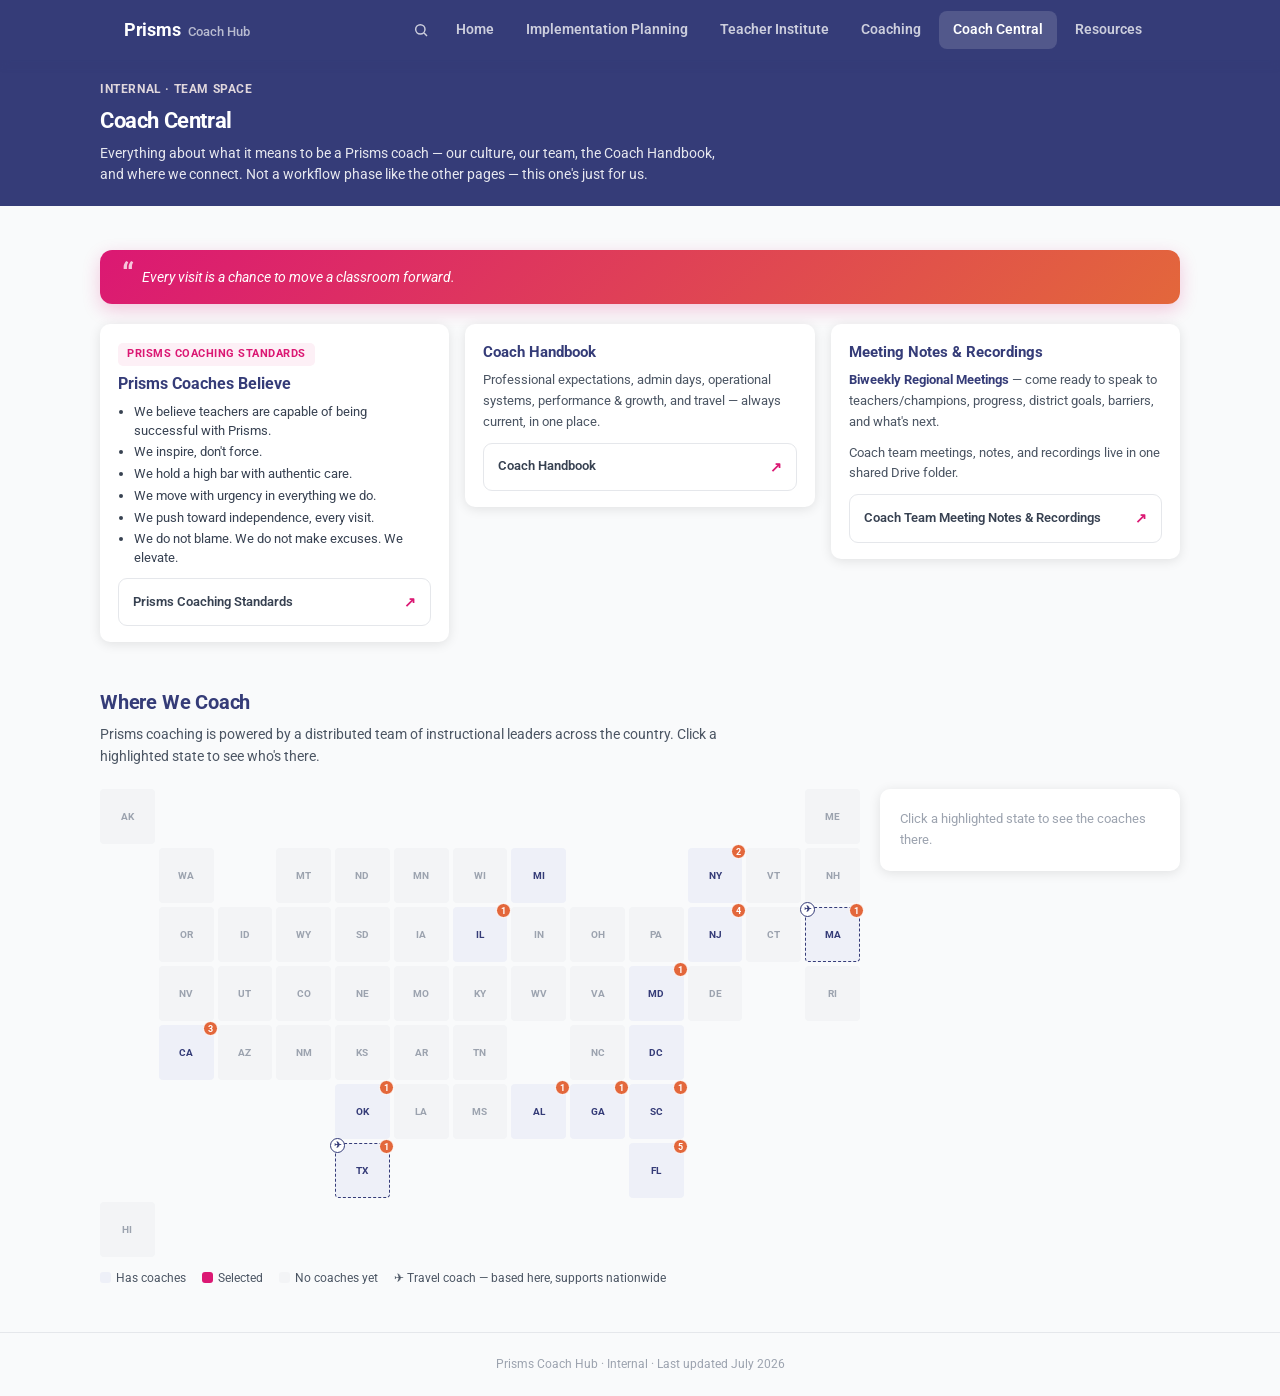
==== coach-hq.html @ 00c5233b "Show Capture and Act side by side in I Close the Loop Two equal cards instead of two stacked rows, e" ====
<!DOCTYPE html>
<html lang="en">
<head>
  <meta charset="UTF-8" />
  <meta name="viewport" content="width=device-width, initial-scale=1.0" />
  <title>Prisms Coach Hub · Coach Central</title>
  <link href="https://fonts.googleapis.com/css2?family=Roboto:wght@400;500;700&display=swap" rel="stylesheet" />
  <link rel="stylesheet" href="assets/styles.css?v=48" />
</head>
<body>

  <header class="site-header">
    <div class="site-header-inner">
      <a href="index.html" class="brand">
        <span class="brand-name">Prisms</span>
        <span class="brand-sub">Coach Hub</span>
      </a>
      <div class="header-actions">
        <button class="search-trigger" onclick="openSearch()" aria-label="Search">
          <svg width="16" height="16" viewBox="0 0 24 24" fill="none" stroke="currentColor" stroke-width="2.2"><circle cx="11" cy="11" r="7"/><line x1="21" y1="21" x2="16.65" y2="16.65"/></svg>
        </button>
        <button class="nav-toggle" aria-label="Toggle menu">☰</button>
        <nav class="nav-links">
          <a class="nav-link" href="index.html">Home</a>
          <a class="nav-link" href="integration-mapping.html">Implementation Planning</a>
          <a class="nav-link" href="teacher-institute.html">Teacher Institute</a>
          <a class="nav-link" href="coaching.html">Coaching</a>
          <a class="nav-link" href="coach-hq.html">Coach Central</a>
          <a class="nav-link" href="resources.html">Resources</a>
        </nav>
      </div>
    </div>
  </header>

  <div class="page-header">
    <div class="page-header-inner">
      <div class="page-eyebrow">Internal · Team Space</div>
      <div class="page-title">Coach Central</div>
      <div class="page-purpose">Everything about what it means to be a Prisms coach — our culture, our team, the Coach Handbook, and where we connect. Not a workflow phase like the other pages — this one's just for us.</div>
    </div>
  </div>

  <section class="section">
    <div class="section-inner">
      <div class="quote-banner" id="quote-banner">
        <span class="quote-mark">“</span>
        <span id="quote-text"></span>
      </div>

      <div class="three-col" style="margin-top: 16px;">
        <div class="card compact" id="standards">
          <div class="card-tag">Prisms Coaching Standards</div>
          <div class="card-title">Prisms Coaches Believe</div>
          <div class="card-body">
            <ul class="tight-list">
              <li>We believe teachers are capable of being successful with Prisms.</li>
              <li>We inspire, don't force.</li>
              <li>We hold a high bar with authentic care.</li>
              <li>We move with urgency in everything we do.</li>
              <li>We push toward independence, every visit.</li>
              <li>We do not blame. We do not make excuses. We elevate.</li>
            </ul>
          </div>
          <div class="resource-grid" style="margin-top: 10px;">
            <a class="resource-link" href="https://docs.google.com/document/d/1jV0Piqb_KyI5IpB-RTJMyGeZTNRXs5u1IIFxTKDknmE/view" target="_blank" rel="noopener"><span>Prisms Coaching Standards</span><span class="arrow">↗</span></a>
          </div>
        </div>

        <div class="card compact" id="handbook">
          <div class="card-title" style="font-size: 15px;">Coach Handbook</div>
          <div class="card-desc" style="margin-bottom: 10px;">Professional expectations, admin days, operational systems, performance &amp; growth, and travel — always current, in one place.</div>
          <div class="resource-grid">
            <a class="resource-link" href="https://docs.google.com/document/d/1s14TWryL_i0_1LQaXrnczQLfy0YZtUf19tMBjfs3yhU/edit?tab=t.0" target="_blank" rel="noopener"><span>Coach Handbook</span><span class="arrow">↗</span></a>
          </div>
        </div>

        <div class="card compact" id="meetings">
          <div class="card-title" style="font-size: 15px;">Meeting Notes &amp; Recordings</div>
          <div class="card-desc" style="margin-bottom: 10px;"><strong style="color: var(--navy);">Biweekly Regional Meetings</strong> — come ready to speak to teachers/champions, progress, district goals, barriers, and what's next.</div>
          <div class="card-desc" style="margin-bottom: 10px;">Coach team meetings, notes, and recordings live in one shared Drive folder.</div>
          <div class="resource-grid">
            <a class="resource-link" href="https://drive.google.com/drive/folders/1xNmrIguMOqjNMbdMRAQB9upoG7V-f8pA?usp=drive_link" target="_blank" rel="noopener"><span>Coach Team Meeting Notes &amp; Recordings</span><span class="arrow">↗</span></a>
          </div>
        </div>
      </div>
    </div>
  </section>

  <section class="section" id="team-map" style="padding-top: 0;">
    <div class="section-inner">
      <div class="section-title">Where We Coach</div>
      <div class="section-desc">Prisms coaching is powered by a distributed team of instructional leaders across the country. Click a highlighted state to see who's there.</div>

      <div class="map-wrap">
        <div>
          <div class="state-grid" id="state-grid"></div>
          <div class="map-legend">
            <span><span class="map-legend-swatch" style="background: var(--navy-light);"></span>Has coaches</span>
            <span><span class="map-legend-swatch" style="background: var(--pink);"></span>Selected</span>
            <span><span class="map-legend-swatch" style="background: var(--gray-100);"></span>No coaches yet</span>
            <span>✈ Travel coach — based here, supports nationwide</span>
          </div>
        </div>
        <div class="map-detail" id="map-detail">
          <div class="map-detail-empty">Click a highlighted state to see the coaches there.</div>
        </div>
      </div>
    </div>
  </section>

    <div class="search-overlay" id="search-overlay">
    <div class="search-box">
      <input type="text" id="search-input" placeholder="Search pages and resources..." autocomplete="off" />
      <div class="search-results" id="search-results"></div>
      <div class="search-hint">Esc to close · Ctrl/Cmd+K to open</div>
    </div>
  </div>

  <footer class="site-footer">Prisms Coach Hub · Internal · Last updated July 2026</footer>

  <script src="assets/coach-map-data.js?v=13"></script>
  <script>
    // Rotates daily (same quote all day, changes tomorrow) rather than on every reload.
    var QUOTES = [
      'Feedback is the breakfast of champions. — Ken Blanchard',
      "You don't have to be great to start, but you have to start to be great. — Zig Ziglar",
      'The expert in anything was once a beginner. — Helen Hayes',
      'Every visit is a chance to move a classroom forward.',
      'Coaching changes classrooms.',
      'The best coaching moment is the one where the teacher discovers the answer themselves.',
      'Small, specific feedback beats big, vague praise every time.',
      'Independence is the goal of every great coaching visit.',
      'Show up with energy. Leave them with momentum.',
      'Great coaches notice the moment before anyone else does.'
    ];
    var dayIndex = Math.floor(Date.now() / 86400000) % QUOTES.length;
    var qEl = document.getElementById('quote-text');
    if (qEl) qEl.textContent = QUOTES[dayIndex];
  </script>
  <script src="assets/search-index.js?v=3"></script>
  <script src="assets/search.js"></script>
  <script src="assets/nav.js?v=2"></script>
</body>
</html>
---- assets/styles.css ----
*, *::before, *::after { box-sizing: border-box; margin: 0; padding: 0; }

:root {
  --pink: #DB1873; --pink-dark: #b8145f; --pink-light: #fdf0f6;
  --navy: #353C78; --navy-dark: #272d5e; --navy-light: #eef0f8;
  --coral: #E3673B; --coral-dark: #c4532a; --coral-light: #fdf2ee;
  --gray-50: #F9FAFB; --gray-100: #F3F4F6; --gray-200: #E5E7EB;
  --gray-300: #D1D5DB; --gray-400: #9CA3AF; --gray-600: #4B5563;
  --gray-700: #374151; --gray-900: #111827;
  --green: #16A34A; --radius: 10px;
  --shadow: 0 2px 12px rgba(0,0,0,0.10);
  --header-h: 60px;
  --max-width: 1080px;
}

html { scroll-behavior: smooth; }
body {
  font-family: 'Roboto', -apple-system, sans-serif;
  background: var(--gray-50);
  color: var(--gray-900);
  font-size: 15px;
  line-height: 1.6;
}
a { color: inherit; text-decoration: none; }
ul { list-style: none; }

/* ─── Site header ─────────────────────────────────────── */
.site-header {
  background: var(--navy);
  height: var(--header-h);
  display: flex;
  align-items: center;
  position: sticky;
  top: 0;
  z-index: 200;
  box-shadow: 0 2px 10px rgba(53,60,120,0.25);
}
.site-header-inner {
  width: 100%;
  max-width: var(--max-width);
  margin: 0 auto;
  padding: 0 24px;
  display: flex;
  align-items: center;
  justify-content: space-between;
}
.brand { display: flex; align-items: baseline; gap: 8px; }
.brand-name { font-size: 18px; font-weight: 700; color: white; letter-spacing: -0.3px; }
.brand-sub { font-size: 13px; color: rgba(255,255,255,0.65); font-weight: 500; }

.header-actions { display: flex; align-items: center; gap: 6px; }
.search-trigger { background: none; border: none; color: rgba(255,255,255,0.75); cursor: pointer; padding: 7px; border-radius: 7px; display: flex; align-items: center; transition: background 0.12s, color 0.12s; }
.search-trigger:hover { background: rgba(255,255,255,0.1); color: white; }

.nav-toggle {
  display: none;
  background: none;
  border: none;
  color: white;
  font-size: 22px;
  cursor: pointer;
  padding: 6px;
}
.nav-links { display: flex; align-items: center; gap: 4px; }
.nav-link {
  padding: 8px 14px;
  border-radius: 8px;
  font-size: 13.5px;
  font-weight: 600;
  color: rgba(255,255,255,0.75);
  transition: background 0.15s, color 0.15s;
}
.nav-link:hover { color: white; background: rgba(255,255,255,0.08); }
.nav-link.active { color: white; background: rgba(255,255,255,0.14); }

/* ─── Hero (home) ─────────────────────────────────────── */
.hero {
  background: linear-gradient(135deg, var(--pink) 0%, var(--coral) 100%);
  padding: 56px 24px 64px;
  text-align: center;
  color: white;
}
.hero-eyebrow {
  display: inline-block;
  background: rgba(255,255,255,0.18);
  border: 1px solid rgba(255,255,255,0.3);
  padding: 5px 14px;
  border-radius: 999px;
  font-size: 11.5px;
  font-weight: 700;
  letter-spacing: 0.6px;
  text-transform: uppercase;
  margin-bottom: 18px;
}
.hero-title { font-size: 34px; font-weight: 700; letter-spacing: -0.5px; margin-bottom: 12px; }
.hero-sub { font-size: 16px; color: rgba(255,255,255,0.92); max-width: 560px; margin: 0 auto; line-height: 1.6; }

/* ─── Page header (subpages) ──────────────────────────── */
.page-header {
  background: var(--navy);
  padding: 20px 24px 22px;
  color: white;
}
.page-header-inner { max-width: var(--max-width); margin: 0 auto; }
.page-eyebrow { font-size: 12px; font-weight: 700; letter-spacing: 0.6px; text-transform: uppercase; color: var(--coral-light); opacity: 0.85; margin-bottom: 4px; }
.page-title { font-size: 22px; font-weight: 700; margin-bottom: 5px; letter-spacing: -0.4px; }
.page-purpose { font-size: 13.5px; color: rgba(255,255,255,0.88); max-width: 640px; line-height: 1.5; }

/* ─── Layout ───────────────────────────────────────────── */
.container { max-width: var(--max-width); margin: 0 auto; padding: 0 24px; }
.section { padding: 44px 24px; }
.section-inner { max-width: var(--max-width); margin: 0 auto; }
.section-title { font-size: 20px; font-weight: 700; color: var(--navy); margin-bottom: 6px; letter-spacing: -0.2px; }
.section-desc { font-size: 13.5px; color: var(--gray-600); margin-bottom: 22px; max-width: 640px; line-height: 1.6; }

/* Gives the Coach section more visual weight than Prepare/Log/Follow Up — it's the most-used, most detailed part of the page. */
.section-coach { background: var(--navy-light); }
.section-coach .section-title { font-size: 23px; }

/* ─── How We Work (home identity cards) ─────────────────── */
.identity-grid { display: grid; grid-template-columns: repeat(4, 1fr); gap: 14px; }
.identity-card { background: white; border-radius: 12px; border-top: 4px solid var(--navy); padding: 20px 18px; box-shadow: var(--shadow); }
.identity-card-title { font-size: 14.5px; font-weight: 700; color: var(--navy); text-transform: uppercase; letter-spacing: 0.4px; margin-bottom: 8px; }
.identity-card-desc { font-size: 12.5px; color: var(--gray-600); line-height: 1.55; }

/* ─── What Are You Working On (home action cards) ───────── */
.action-grid { display: grid; grid-template-columns: repeat(3, 1fr); gap: 18px; }
.action-card {
  background: white; border-radius: 14px; border-top: 4px solid var(--pink);
  padding: 22px 22px 20px; box-shadow: 0 6px 20px rgba(53,60,120,0.10);
  display: flex; flex-direction: column; gap: 10px;
  transition: transform 0.15s, box-shadow 0.15s;
}
.action-card:hover { transform: translateY(-3px); box-shadow: 0 12px 28px rgba(53,60,120,0.16); }
.action-card-title { font-size: 17px; font-weight: 700; color: var(--navy); display: block; width: fit-content; }
.action-card-title::after { content: ' →'; }
a.action-card-title:hover { color: var(--pink); text-decoration: underline; }
.action-card-desc { font-size: 13px; color: var(--gray-600); line-height: 1.55; flex: 1; }

/* ─── Where Things Live (home reference list) ───────────── */
.truth-list { background: white; border-radius: var(--radius); box-shadow: var(--shadow); overflow: hidden; }
.truth-row { display: flex; align-items: center; justify-content: space-between; gap: 16px; padding: 14px 20px; border-top: 1px solid var(--gray-100); flex-wrap: wrap; }
.truth-row:first-child { border-top: none; }
.truth-need { font-size: 13.5px; color: var(--gray-700); font-weight: 500; flex: 1; min-width: 220px; }
.truth-where { font-size: 13px; font-weight: 700; display: flex; gap: 14px; flex-wrap: wrap; }
.truth-where a { color: var(--pink); }
.truth-where a:hover { text-decoration: underline; }

/* ─── Cycle grid (Coaching page 4-step flow) ───────────── */
.cycle-grid { display: grid; grid-template-columns: repeat(4, 1fr); gap: 20px; }
.cycle-grid-3 { grid-template-columns: repeat(3, 1fr); }
.cycle-card { background: white; border-radius: 16px; border-top: 4px solid var(--navy); padding: 28px 24px 24px; box-shadow: 0 6px 20px rgba(53,60,120,0.12); display: flex; flex-direction: column; gap: 12px; min-height: 190px; transition: transform 0.15s, box-shadow 0.15s; }
.cycle-card:hover { transform: translateY(-3px); box-shadow: 0 12px 28px rgba(53,60,120,0.18); }
.cycle-num { width: 36px; height: 36px; border-radius: 50%; background: var(--navy-light); color: var(--navy); font-size: 15px; font-weight: 700; display: flex; align-items: center; justify-content: center; }
.cycle-card-title { font-size: 19px; font-weight: 700; color: var(--navy); display: block; width: fit-content; }
a.cycle-card-title:hover { color: var(--pink); text-decoration: underline; }
.cycle-card-desc { font-size: 13.5px; color: var(--gray-600); line-height: 1.6; flex: 1; }
.cycle-card-link { font-size: 13px; font-weight: 700; color: var(--pink); text-decoration: none; align-self: flex-end; padding: 6px 12px; background: var(--pink-light); border-radius: 7px; transition: background 0.12s; }
.cycle-card-link:hover { background: var(--pink); color: white; }

/* ─── Cards (content blocks) ──────────────────────────── */
.card {
  background: white;
  border-radius: var(--radius);
  padding: 22px 24px;
  margin-bottom: 16px;
  box-shadow: var(--shadow);
}
.card-title { font-size: 15.5px; font-weight: 700; color: var(--navy); margin-bottom: 6px; }
.card-desc { font-size: 13px; color: var(--gray-600); line-height: 1.6; margin-bottom: 12px; }
.card-body { font-size: 13.5px; color: var(--gray-700); line-height: 1.7; }
.card-body p + p { margin-top: 10px; }
.card-tag {
  display: inline-block;
  font-size: 10.5px; font-weight: 700; text-transform: uppercase; letter-spacing: 0.5px;
  color: var(--pink); background: var(--pink-light);
  padding: 3px 9px; border-radius: 5px; margin-bottom: 10px;
}
.two-col { display: grid; grid-template-columns: 1fr 1fr; gap: 16px; }
.three-col { display: grid; grid-template-columns: repeat(3, 1fr); gap: 16px; align-items: start; }

.card.compact { padding: 16px 18px; margin-bottom: 0; }
.card.compact .card-tag { margin-bottom: 6px; }
.tight-list { padding-left: 16px; list-style: disc; font-size: 12.5px; color: var(--gray-700); line-height: 1.5; }
.tight-list li { margin-bottom: 3px; }
.tight-list li:last-child { margin-bottom: 0; }

/* ─── Checklist (onboarding) ──────────────────────────── */
.checklist { display: flex; flex-direction: column; gap: 10px; }
.checklist-step { display: flex; gap: 12px; align-items: flex-start; }
.checklist-num {
  flex-shrink: 0; width: 24px; height: 24px; border-radius: 50%;
  background: var(--coral-light); color: var(--coral-dark);
  font-size: 11.5px; font-weight: 700; display: flex; align-items: center; justify-content: center;
  margin-top: 1px;
}
.checklist-text { font-size: 13.5px; color: var(--gray-700); line-height: 1.55; }
.checklist-time { font-size: 11.5px; color: var(--gray-400); font-style: italic; }
.checklist-step-soon .checklist-num { background: var(--gray-100); color: var(--gray-400); }
.checklist-step-soon .checklist-text { color: var(--gray-400); font-style: italic; }

/* ─── Resource links ───────────────────────────────────── */
.resource-grid { display: grid; grid-template-columns: repeat(auto-fill, minmax(230px, 1fr)); gap: 10px; }
.resource-link {
  display: flex; align-items: center; justify-content: space-between; gap: 8px;
  background: white; border: 1.5px solid var(--gray-200); border-radius: 9px;
  padding: 12px 14px; font-size: 13px; font-weight: 600; color: var(--gray-700);
  transition: border-color 0.12s, background 0.12s;
}
.resource-link:hover { border-color: var(--pink); background: var(--pink-light); }
.resource-link .arrow { color: var(--pink); font-size: 14px; flex-shrink: 0; }
.resource-link.pending { border-style: dashed; border-color: var(--gray-300); color: var(--gray-400); cursor: default; }
.pending-badge {
  font-size: 9.5px; font-weight: 700; text-transform: uppercase; letter-spacing: 0.4px;
  background: var(--coral-light); color: var(--coral-dark); padding: 2px 6px; border-radius: 4px; flex-shrink: 0;
}

/* ─── Site search overlay ──────────────────────────────── */
.search-overlay { display: none; position: fixed; inset: 0; background: rgba(30,32,50,0.55); z-index: 500; align-items: flex-start; justify-content: center; padding: 90px 20px; }
.search-overlay.open { display: flex; }
.search-box { background: white; border-radius: 14px; width: 100%; max-width: 560px; box-shadow: 0 20px 60px rgba(0,0,0,0.30); padding: 8px; max-height: 70vh; display: flex; flex-direction: column; }
.search-box input { width: 100%; border: none; padding: 14px 16px; font-size: 16px; font-family: 'Roboto', sans-serif; color: var(--gray-900); outline: none; border-bottom: 1px solid var(--gray-100); }
.search-results { overflow-y: auto; padding: 6px; }
.search-result { display: flex; align-items: center; justify-content: space-between; gap: 10px; padding: 10px 12px; border-radius: 8px; text-decoration: none; }
.search-result:hover { background: var(--pink-light); }
.search-result-label { font-size: 13.5px; font-weight: 600; color: var(--navy); }
.search-result-context { font-size: 11px; color: var(--gray-400); flex-shrink: 0; }
.search-empty { padding: 16px 12px; font-size: 13px; color: var(--gray-400); font-style: italic; }
.search-hint { padding: 8px 12px 4px; font-size: 11px; color: var(--gray-300); text-align: center; }

/* ─── Quote banner (Coach Central) ─────────────────────── */
.quote-banner { background: linear-gradient(135deg, var(--pink) 0%, var(--coral) 100%); border-radius: 12px; padding: 16px 22px; color: white; font-size: 14px; font-style: italic; line-height: 1.6; margin-bottom: 20px; display: flex; align-items: flex-start; gap: 8px; box-shadow: 0 6px 18px rgba(219,24,115,0.22); }
.quote-mark { font-size: 30px; font-weight: 700; line-height: 0.5; font-style: normal; opacity: 0.75; flex-shrink: 0; }

/* ─── Coach / Culture side-by-side panels ─────────────── */
.coach-panel { background: var(--navy-light); position: relative; overflow: hidden; }
.coach-panel .card-title { color: var(--navy-dark); }
.coach-panel .card-tag, .coach-panel .card-title, .coach-panel .card-body { position: relative; z-index: 1; }
.panel-watermark {
  position: absolute; bottom: -18px; right: -18px; width: 170px; height: 170px;
  fill: none; stroke: var(--navy); stroke-width: 1.6; opacity: 0.10; transform: rotate(-8deg);
  pointer-events: none;
}

/* ─── Value accordion (Culture) ────────────────────────── */
.value-accordion { background: white; border-radius: var(--radius); box-shadow: var(--shadow); overflow: hidden; }
.value-accordion.culture-panel { background: var(--coral-light); }
.value-accordion-label { font-size: 10.5px; font-weight: 700; text-transform: uppercase; letter-spacing: 0.5px; color: var(--gray-400); padding: 12px 20px 6px; }
.value-item { border-top: 1px solid rgba(0,0,0,0.06); }
.value-item:first-of-type { border-top: none; }
.value-item summary {
  list-style: none; cursor: pointer; padding: 13px 20px; display: flex; align-items: center; gap: 12px;
  border-left: 4px solid transparent; transition: background 0.12s;
}
.value-item summary::-webkit-details-marker { display: none; }
.value-item summary::after { content: '+'; margin-left: auto; color: var(--gray-400); font-size: 17px; font-weight: 400; flex-shrink: 0; }
.value-item[open] summary::after { content: '−'; }
.value-item summary:hover { background: rgba(255,255,255,0.55); }
.value-icon { display: flex; align-items: center; justify-content: center; flex-shrink: 0; width: 30px; height: 30px; border-radius: 8px; background: rgba(255,255,255,0.6); }
.value-item.excellence .value-icon { color: var(--pink); }
.value-item.velocity .value-icon { color: var(--coral); }
.value-item.team .value-icon { color: var(--navy); }
.value-item.character .value-icon { color: var(--green); }
.value-item-name { font-size: 14px; font-weight: 700; color: var(--navy); min-width: 78px; flex-shrink: 0; }
.value-item-hook { font-size: 12.5px; color: var(--gray-400); }
.value-item[open] .value-item-hook { display: none; }
.value-item.excellence summary { border-left-color: var(--pink); }
.value-item.velocity summary { border-left-color: var(--coral); }
.value-item.team summary { border-left-color: var(--navy); }
.value-item.character summary { border-left-color: var(--green); }
.value-item p { padding: 0 20px 14px 20px; font-size: 13px; color: var(--gray-700); line-height: 1.6; }
.value-item p + p { margin-top: -6px; }
.value-item p strong { color: var(--navy); }

/* ─── Tool card (Coaching page) ───────────────────────── */
.tool-card {
  background: linear-gradient(135deg, var(--pink) 0%, var(--coral) 100%);
  border-radius: 14px;
  padding: 26px 28px;
  color: white;
  display: flex;
  align-items: center;
  justify-content: space-between;
  gap: 20px;
  flex-wrap: wrap;
  box-shadow: 0 8px 24px rgba(219,24,115,0.25);
}
.tool-card-title { font-size: 17px; font-weight: 700; margin-bottom: 5px; }
.tool-card-desc { font-size: 13.5px; color: rgba(255,255,255,0.92); max-width: 460px; line-height: 1.55; }
.tool-card-btn {
  background: white; color: var(--pink); font-weight: 700; font-size: 13.5px;
  padding: 11px 20px; border-radius: 8px; white-space: nowrap;
  box-shadow: 0 2px 8px rgba(0,0,0,0.12);
  transition: opacity 0.15s;
  width: 140px; text-align: center; flex-shrink: 0;
}
.tool-card-btn:hover { opacity: 0.9; }

/* Compact tool-card: title + button inline, sized to content rather than full width — used
   when a section's title/description sit beside it instead of above it. */
.tool-card.tool-compact { flex: 0 0 auto; width: auto; padding: 14px 20px; gap: 16px; }
.tool-card.tool-compact .tool-card-title { margin-bottom: 0; font-size: 15px; white-space: nowrap; }

/* Puts a section's title/description on the left and its tool-card on the right,
   inline, instead of stacked — cuts vertical space considerably. */
.close-grid { display: grid; grid-template-columns: 1fr 1fr; gap: 16px; align-items: stretch; }
.close-col { display: flex; flex-direction: column; margin-bottom: 0; }
.close-col .card-tag { align-self: flex-start; }
.close-col .tight-list { font-size: 13.5px; line-height: 1.55; margin-bottom: 18px; }
.close-col .tight-list li { margin-bottom: 5px; }
.close-col .tool-card.tool-compact { margin-top: auto; width: 100%; flex: 0 0 auto; }
.section-tool-row { display: flex; align-items: center; justify-content: space-between; gap: 20px; flex-wrap: wrap; margin-bottom: 20px; }
.section-tool-info { flex: 1; min-width: 220px; }
.section-tool-info .section-title { margin-bottom: 3px; }
.section-tool-info .section-desc { margin-bottom: 0; }

/* ─── I Move It coaching-day guide (Coaching page) ────────── */
.field-guide-card { background: white; border-radius: var(--radius); box-shadow: var(--shadow); padding: 24px 26px; }
.fg-step { margin-bottom: 18px; }
.fg-step:last-child { margin-bottom: 0; }
.fg-step-label { font-size: 13.5px; font-weight: 700; color: var(--navy); margin-bottom: 10px; }

.fg-daytype-grid { display: grid; grid-template-columns: repeat(auto-fit, minmax(150px, 1fr)); gap: 10px; }

.fg-daytype-btn {
  background: white; border: 1.5px solid var(--gray-200); border-radius: 10px;
  padding: 13px 14px; cursor: pointer; text-align: left;
  display: flex; flex-direction: column; gap: 3px;
  font-family: 'Roboto', sans-serif; transition: border-color 0.12s, background 0.12s;
}
.fg-daytype-btn:hover { border-color: var(--pink); background: var(--pink-light); }
.fg-daytype-btn.active { border-color: var(--pink); background: var(--pink-light); box-shadow: inset 0 0 0 1px var(--pink); }
.fg-daytype-btn:focus-visible { outline: 2.5px solid var(--navy); outline-offset: 2px; }
.fg-btn-label { font-size: 13.5px; font-weight: 700; color: var(--navy); }
.fg-btn-hint { font-size: 11.5px; color: var(--gray-400); }
.fg-daytype-btn.active .fg-btn-hint { color: var(--pink-dark); }

.fg-result { margin-top: 22px; padding-top: 20px; border-top: 1px solid var(--gray-100); }
.fg-result-header { display: flex; align-items: baseline; justify-content: space-between; flex-wrap: wrap; gap: 6px; margin-bottom: 14px; }
.fg-result-title { font-size: 17px; font-weight: 700; color: var(--navy); }

.fg-block { margin-bottom: 16px; }
.fg-block:last-of-type { margin-bottom: 0; }
.fg-label { font-size: 11px; font-weight: 700; text-transform: uppercase; letter-spacing: 0.5px; color: var(--gray-400); margin-bottom: 6px; }
.fg-text { font-size: 13.5px; color: var(--gray-700); line-height: 1.6; }

.fg-how-to { margin: 4px 0 18px; padding-top: 16px; border-top: 1px solid var(--gray-100); }
.fg-how-to summary { cursor: pointer; font-size: 13.5px; font-weight: 700; color: var(--navy); list-style: none; }
.fg-how-to summary::-webkit-details-marker { display: none; }
.fg-how-to summary::before { content: '▸ '; color: var(--pink); }
.fg-how-to[open] summary::before { content: '▾ '; }
.fg-how-to-body { margin-top: 14px; }
.fg-sub-block { margin-bottom: 16px; }
.fg-sub-block:last-child { margin-bottom: 0; }
.fg-sub-label { font-size: 11px; font-weight: 700; text-transform: uppercase; letter-spacing: 0.5px; color: var(--gray-400); margin-bottom: 6px; }
.fg-sub-sub-label { font-size: 11.5px; font-weight: 700; color: var(--gray-600); margin: 10px 0 4px; }
.fg-sub-sub-label:first-of-type { margin-top: 0; }

.fg-examples { display: flex; flex-direction: column; gap: 8px; }
.fg-example { font-size: 13.5px; color: var(--gray-700); line-height: 1.6; background: var(--navy-light); border-radius: 8px; padding: 10px 14px; }
.fg-example strong { color: var(--navy); }

.fg-pills { display: flex; flex-wrap: wrap; gap: 8px; }
.fg-pill { display: inline-flex; align-items: baseline; gap: 6px; font-size: 12.5px; font-weight: 700; color: var(--pink); background: var(--pink-light); border-radius: 999px; padding: 5px 13px; }
a.fg-pill:hover { background: var(--pink); color: white; }
a.fg-pill:hover .fg-pill-note { color: white; }
.fg-pill-note { font-size: 11px; font-weight: 400; color: var(--gray-600); }

.fg-trouble { background: var(--navy-light); border-radius: 10px; padding: 14px 16px; margin-bottom: 16px; }
.fg-trouble-title { font-size: 11px; font-weight: 700; text-transform: uppercase; letter-spacing: 0.5px; color: var(--navy); margin-bottom: 8px; }
.fg-trouble-grid { display: grid; grid-template-columns: repeat(auto-fit, minmax(240px, 1fr)); gap: 6px 20px; }
.fg-trouble-item { font-size: 13px; color: var(--gray-700); line-height: 1.5; }
.fg-trouble-item strong { display: block; font-size: 12px; color: var(--navy); }

.fg-print-btn { border: none; cursor: pointer; margin-top: 4px; }

/* ─── Readiness Check (Coaching page) ───────────────────── */
.readiness-card { margin-bottom: 16px; }
.readiness-card summary { cursor: pointer; list-style: none; font-size: 13.5px; font-weight: 700; color: var(--navy); }
.readiness-card summary::-webkit-details-marker { display: none; }
.readiness-card summary::before { content: '▸ '; color: var(--pink); }
.readiness-card[open] summary::before { content: '▾ '; }
.readiness-card[open] summary { margin-bottom: 10px; }
.readiness-intro { font-size: 13px; color: var(--gray-600); margin: -4px 0 12px; }
.readiness-table { width: 100%; border-collapse: collapse; font-size: 13px; line-height: 1.5; }
.readiness-table th, .readiness-table td { text-align: left; vertical-align: top; padding: 10px 12px; border-top: 1px solid var(--gray-100); color: var(--gray-700); }
.readiness-table thead th { border-top: none; padding-top: 0; font-size: 11px; font-weight: 700; text-transform: uppercase; letter-spacing: 0.5px; color: var(--gray-400); }
.readiness-table tbody th { width: 20%; font-weight: 700; color: var(--navy); }
.readiness-note { margin-top: 14px; padding-left: 12px; border-left: 3px solid var(--pink); font-size: 13px; font-weight: 500; color: var(--gray-700); line-height: 1.55; }

/* ─── Home: Our Approach beside the task cards ───────────── */
.approach-split { display: grid; grid-template-columns: 1fr 1fr; gap: 32px; align-items: stretch; margin-top: 26px; }
.approach-col { display: flex; flex-direction: column; }
.approach-split .action-grid { grid-template-columns: 1fr; grid-auto-rows: 1fr; gap: 10px; flex: 1; }
.approach-split .action-card { display: grid; grid-template-columns: 1fr auto; align-items: center; align-content: center; gap: 2px 12px; padding: 11px 16px 12px; border-top-width: 3px; border-radius: 12px; box-shadow: 0 3px 12px rgba(53,60,120,0.10); }
.approach-split .action-card:hover { transform: translateY(-2px); }
.approach-split .action-card-title { grid-column: 1; grid-row: 1; font-size: 15px; }
.approach-split .action-card-desc { grid-column: 1 / -1; grid-row: 2; font-size: 12.5px; line-height: 1.4; }
.approach-split .action-card .cycle-card-link { grid-column: 2; grid-row: 1; align-self: center; padding: 3px 10px; font-size: 12px; }
.approach-split .action-card-links { grid-column: 1 / -1; grid-row: 3; display: flex; flex-wrap: wrap; gap: 6px; margin-top: 6px; }
.cycle-outcome { font-size: 13.5px; font-weight: 700; color: var(--pink); line-height: 1.4; margin-top: 4px; padding-top: 10px; border-top: 1px solid var(--gray-100); }
.approach-banner { display: flex; align-items: center; justify-content: space-between; gap: 28px; background: var(--navy-light); border-radius: 14px; padding: 20px 26px; font-size: 14.5px; line-height: 1.6; color: var(--gray-700); }
.approach-banner-text { flex: 1; }
.approach-banner-title { font-size: 11px; font-weight: 700; text-transform: uppercase; letter-spacing: 0.5px; color: var(--navy); margin-bottom: 4px; }
.approach-tagline { flex: 0 0 auto; max-width: 250px; font-size: 20px; font-weight: 700; line-height: 1.3; color: var(--pink); border-left: 3px solid var(--pink); padding-left: 22px; }
.approach-card { padding: 20px 22px; margin-bottom: 0; flex: 1; display: flex; flex-direction: column; }
.approach-label { font-size: 11px; font-weight: 700; text-transform: uppercase; letter-spacing: 0.5px; color: var(--gray-400); margin-bottom: 8px; }
.element-grid { display: grid; grid-template-columns: 1fr 1fr; gap: 8px; margin-bottom: 18px; }
.element { display: flex; gap: 10px; align-items: flex-start; background: var(--gray-50); border-radius: 10px; padding: 10px 12px; font-size: 12.5px; line-height: 1.4; color: var(--gray-600); }
.element strong { display: block; font-size: 13px; color: var(--navy); margin-bottom: 1px; }
.element-num { flex: 0 0 22px; height: 22px; border-radius: 50%; background: var(--navy); color: white; font-size: 11.5px; font-weight: 700; display: flex; align-items: center; justify-content: center; margin-top: 1px; }
.arc-flow { display: flex; align-items: stretch; gap: 4px; margin-bottom: 10px; }
.arc-block { flex: 1 1 0; min-width: 0; text-align: center; background: var(--navy-light); border-radius: 10px; padding: 8px 4px; }
.arc-block strong { display: block; font-size: 13px; color: var(--navy); }
.arc-block span { display: block; font-size: 11px; color: var(--gray-600); margin-top: 1px; }
.arc-arrow { align-self: center; color: var(--pink); font-size: 18px; font-weight: 700; line-height: 1; }
.arc-group { white-space: nowrap; display: inline-flex; align-items: center; gap: 6px; }
.arc-assess { display: flex; flex-wrap: wrap; align-items: center; gap: 6px 16px; font-size: 12.5px; color: var(--gray-700); margin-bottom: 18px; }
.arc-badge { font-size: 10.5px; font-weight: 700; text-transform: uppercase; letter-spacing: 0.4px; padding: 2px 8px; border-radius: 999px; }
.arc-badge-req { background: var(--pink-light); color: var(--pink); }
.arc-badge-opt { background: var(--gray-100); color: var(--gray-600); }
.approach-link { display: inline-block; align-self: flex-start; margin-top: auto; }

.fg-empty { font-size: 13px; color: var(--gray-400); font-style: italic; }

/* ─── Pull quote ───────────────────────────────────────── */
.pull-quote {
  border-left: 4px solid var(--pink);
  padding: 4px 20px;
  font-size: 16px;
  font-weight: 500;
  font-style: italic;
  color: var(--navy);
  margin-bottom: 16px;
}

/* ─── State grid map ───────────────────────────────────── */
.map-wrap { display: grid; grid-template-columns: 1fr; gap: 20px; }
@media (min-width: 900px) { .map-wrap { grid-template-columns: 1fr 300px; } }
.state-grid {
  display: grid;
  grid-template-columns: repeat(13, 1fr);
  grid-auto-rows: 1fr;
  gap: 4px;
  aspect-ratio: 13 / 8;
}
.state-tile {
  display: flex; align-items: center; justify-content: center;
  background: var(--gray-100); color: var(--gray-400);
  border-radius: 4px; font-size: 10px; font-weight: 700;
  cursor: default; position: relative; border: 1.5px solid transparent;
  transition: background 0.12s, border-color 0.12s, transform 0.1s;
}
.state-tile.has-coaches { background: var(--navy-light); color: var(--navy); cursor: pointer; }
.state-tile.has-coaches:hover { background: var(--navy); color: white; transform: scale(1.08); z-index: 2; }
.state-tile.has-coaches.selected { background: var(--pink); color: white; border-color: var(--pink-dark); transform: scale(1.08); z-index: 2; }
.state-tile-count {
  position: absolute; top: -5px; right: -5px;
  background: var(--coral); color: white; font-size: 9px; font-weight: 700;
  width: 15px; height: 15px; border-radius: 50%; display: flex; align-items: center; justify-content: center;
  border: 1.5px solid white;
}
.state-tile.travel-tile { border-style: dashed; border-color: var(--navy); }
.state-tile-travel {
  position: absolute; top: -6px; left: -6px;
  background: white; font-size: 9px;
  width: 15px; height: 15px; border-radius: 50%; display: flex; align-items: center; justify-content: center;
  border: 1.5px solid var(--navy); line-height: 1;
}
.map-legend { display: flex; gap: 16px; flex-wrap: wrap; margin-top: 12px; font-size: 11.5px; color: var(--gray-600); }
.map-legend-swatch { display: inline-block; width: 11px; height: 11px; border-radius: 3px; margin-right: 5px; vertical-align: -1px; }

.map-detail {
  background: white; border-radius: var(--radius); box-shadow: var(--shadow);
  padding: 20px; align-self: start; position: sticky; top: calc(var(--header-h) + 16px);
}
.map-detail-empty { color: var(--gray-400); font-size: 13px; line-height: 1.6; }
.map-detail-state { font-size: 16px; font-weight: 700; color: var(--navy); margin-bottom: 2px; }
.map-detail-region { font-size: 11.5px; color: var(--gray-400); margin-bottom: 12px; }
.map-detail-coach { display: flex; align-items: center; gap: 8px; padding: 7px 0; border-top: 1px solid var(--gray-100); font-size: 13px; color: var(--gray-700); }
.map-detail-coach:first-of-type { border-top: none; }
.map-detail-coach.open-role { color: var(--gray-400); font-style: italic; }
.map-detail-dot { width: 7px; height: 7px; border-radius: 50%; background: var(--pink); flex-shrink: 0; }
.map-detail-coach.open-role .map-detail-dot { background: var(--gray-300); }

/* ─── Footer ───────────────────────────────────────────── */
.site-footer {
  border-top: 1px solid var(--gray-200);
  padding: 22px 24px;
  text-align: center;
  font-size: 12px;
  color: var(--gray-400);
}

/* ─── Mobile ───────────────────────────────────────────── */
@media (max-width: 860px) {
  .cycle-grid { grid-template-columns: 1fr 1fr; }
  .two-col { grid-template-columns: 1fr; }
  .three-col { grid-template-columns: 1fr; }
  .identity-grid { grid-template-columns: 1fr 1fr; }
  .action-grid { grid-template-columns: 1fr 1fr; }
  .fg-daytype-grid { grid-template-columns: 1fr; }
  .approach-split { grid-template-columns: 1fr; gap: 24px; }
  .close-grid { grid-template-columns: 1fr; }
  .approach-banner { flex-direction: column; align-items: flex-start; gap: 14px; }
  .approach-tagline { max-width: none; border-left: none; border-top: 3px solid var(--pink); padding: 12px 0 0; }
  .approach-split .action-grid { grid-template-columns: 1fr 1fr; }
  .readiness-table thead { display: none; }
  .readiness-table, .readiness-table tbody, .readiness-table tr, .readiness-table th, .readiness-table td { display: block; width: 100%; }
  .readiness-table tr { padding: 10px 0; border-top: 1px solid var(--gray-100); }
  .readiness-table th, .readiness-table td { border-top: none; padding: 3px 0; }
  .readiness-table tbody th { width: 100%; font-size: 14px; }
  .readiness-table td::before { content: attr(data-label); display: block; font-size: 11px; font-weight: 700; text-transform: uppercase; letter-spacing: 0.5px; color: var(--gray-400); margin-top: 4px; }
}
@media (max-width: 560px) {
  .cycle-grid { grid-template-columns: 1fr; }
  .identity-grid { grid-template-columns: 1fr; }
  .action-grid { grid-template-columns: 1fr; }
  .approach-split .action-grid { grid-template-columns: 1fr; }
  .element-grid { grid-template-columns: 1fr; }
  .tool-card.tool-compact { width: 100%; flex: 1 1 100%; }
  .tool-card.tool-compact .tool-card-title { white-space: normal; }
}
@media (max-width: 760px) {
  .nav-toggle { display: block; }
  .nav-links {
    position: absolute; top: var(--header-h); left: 0; right: 0;
    background: var(--navy-dark);
    flex-direction: column;
    align-items: stretch;
    gap: 0;
    display: none;
    padding: 8px;
    box-shadow: 0 8px 20px rgba(0,0,0,0.2);
  }
  .nav-links.open { display: flex; }
  .nav-link { padding: 13px 14px; border-radius: 6px; }
  .hero-title { font-size: 26px; }
  .hero { padding: 32px 20px 40px; }
}
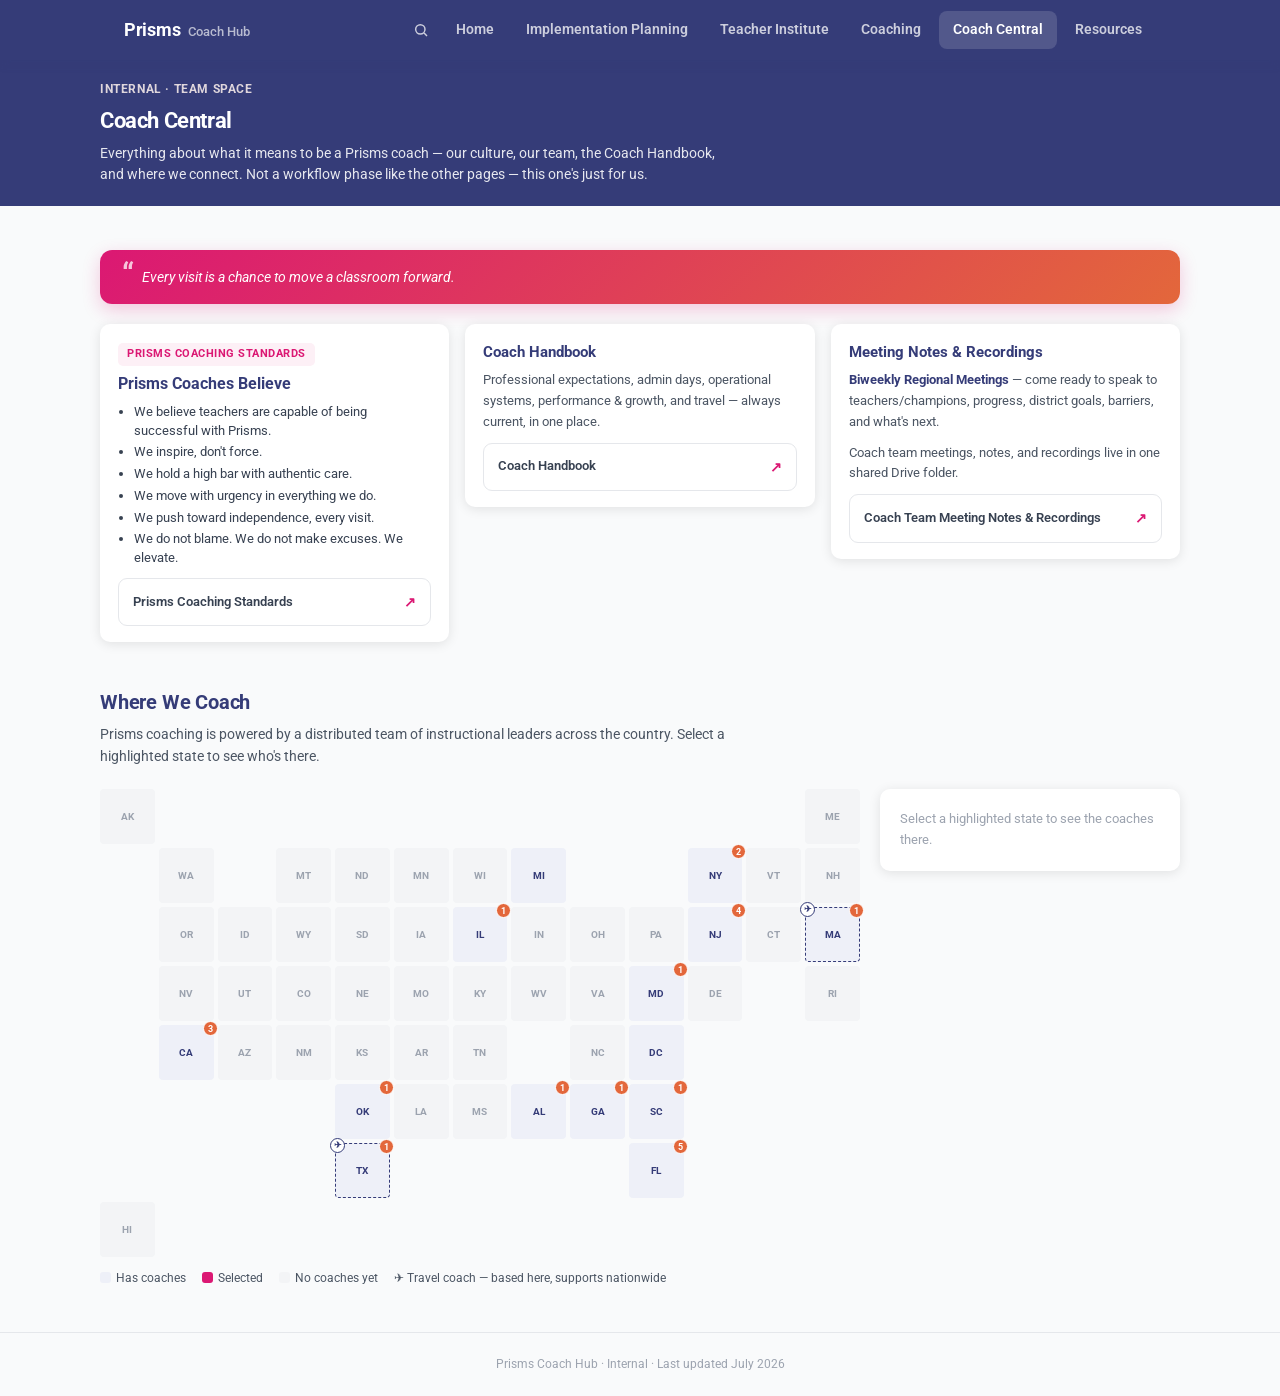
==== commit 8c843370: "Say "Select" instead of "Click" on the Coach Central map Works for taps on phones as well as clicks." ====
--- a/coach-hq.html
+++ b/coach-hq.html
@@ -5,7 +5,7 @@
   <meta name="viewport" content="width=device-width, initial-scale=1.0" />
   <title>Prisms Coach Hub · Coach Central</title>
   <link href="https://fonts.googleapis.com/css2?family=Roboto:wght@400;500;700&display=swap" rel="stylesheet" />
-  <link rel="stylesheet" href="assets/styles.css?v=48" />
+  <link rel="stylesheet" href="assets/styles.css?v=52" />
 </head>
 <body>
 
@@ -89,7 +89,7 @@
   <section class="section" id="team-map" style="padding-top: 0;">
     <div class="section-inner">
       <div class="section-title">Where We Coach</div>
-      <div class="section-desc">Prisms coaching is powered by a distributed team of instructional leaders across the country. Click a highlighted state to see who's there.</div>
+      <div class="section-desc">Prisms coaching is powered by a distributed team of instructional leaders across the country. Select a highlighted state to see who's there.</div>
 
       <div class="map-wrap">
         <div>
@@ -102,7 +102,7 @@
           </div>
         </div>
         <div class="map-detail" id="map-detail">
-          <div class="map-detail-empty">Click a highlighted state to see the coaches there.</div>
+          <div class="map-detail-empty">Select a highlighted state to see the coaches there.</div>
         </div>
       </div>
     </div>
@@ -137,7 +137,7 @@
     var qEl = document.getElementById('quote-text');
     if (qEl) qEl.textContent = QUOTES[dayIndex];
   </script>
-  <script src="assets/search-index.js?v=3"></script>
+  <script src="assets/search-index.js?v=4"></script>
   <script src="assets/search.js"></script>
   <script src="assets/nav.js?v=2"></script>
 </body>
--- a/assets/styles.css
+++ b/assets/styles.css
@@ -138,11 +138,12 @@
 .action-card-desc { font-size: 13px; color: var(--gray-600); line-height: 1.55; flex: 1; }
 
 /* ─── Where Things Live (home reference list) ───────────── */
-.truth-list { background: white; border-radius: var(--radius); box-shadow: var(--shadow); overflow: hidden; }
-.truth-row { display: flex; align-items: center; justify-content: space-between; gap: 16px; padding: 14px 20px; border-top: 1px solid var(--gray-100); flex-wrap: wrap; }
-.truth-row:first-child { border-top: none; }
-.truth-need { font-size: 13.5px; color: var(--gray-700); font-weight: 500; flex: 1; min-width: 220px; }
-.truth-where { font-size: 13px; font-weight: 700; display: flex; gap: 14px; flex-wrap: wrap; }
+.truth-list { background: white; border-radius: var(--radius); box-shadow: var(--shadow); overflow: hidden; display: grid; grid-template-columns: 1fr 1fr; }
+.truth-row { display: flex; flex-direction: column; align-items: flex-start; gap: 4px; padding: 13px 20px; border-top: 1px solid var(--gray-100); }
+.truth-row:nth-child(-n+2) { border-top: none; }
+.truth-row:nth-child(odd) { border-right: 1px solid var(--gray-100); }
+.truth-need { font-size: 12.5px; color: var(--gray-600); font-weight: 500; }
+.truth-where { font-size: 13.5px; font-weight: 700; display: flex; gap: 14px; flex-wrap: wrap; }
 .truth-where a { color: var(--pink); }
 .truth-where a:hover { text-decoration: underline; }
 
@@ -391,13 +392,12 @@
 /* ─── Home: Our Approach beside the task cards ───────────── */
 .approach-split { display: grid; grid-template-columns: 1fr 1fr; gap: 32px; align-items: stretch; margin-top: 26px; }
 .approach-col { display: flex; flex-direction: column; }
-.approach-split .action-grid { grid-template-columns: 1fr; grid-auto-rows: 1fr; gap: 10px; flex: 1; }
+.approach-split .action-grid { grid-template-columns: 1fr; gap: 10px; flex: 1; }
 .approach-split .action-card { display: grid; grid-template-columns: 1fr auto; align-items: center; align-content: center; gap: 2px 12px; padding: 11px 16px 12px; border-top-width: 3px; border-radius: 12px; box-shadow: 0 3px 12px rgba(53,60,120,0.10); }
 .approach-split .action-card:hover { transform: translateY(-2px); }
 .approach-split .action-card-title { grid-column: 1; grid-row: 1; font-size: 15px; }
-.approach-split .action-card-desc { grid-column: 1 / -1; grid-row: 2; font-size: 12.5px; line-height: 1.4; }
 .approach-split .action-card .cycle-card-link { grid-column: 2; grid-row: 1; align-self: center; padding: 3px 10px; font-size: 12px; }
-.approach-split .action-card-links { grid-column: 1 / -1; grid-row: 3; display: flex; flex-wrap: wrap; gap: 6px; margin-top: 6px; }
+.approach-split .action-card-links { grid-column: 1 / -1; grid-row: 2; display: flex; flex-wrap: wrap; gap: 6px; margin-top: 6px; }
 .cycle-outcome { font-size: 13.5px; font-weight: 700; color: var(--pink); line-height: 1.4; margin-top: 4px; padding-top: 10px; border-top: 1px solid var(--gray-100); }
 .approach-banner { display: flex; align-items: center; justify-content: space-between; gap: 28px; background: var(--navy-light); border-radius: 14px; padding: 20px 26px; font-size: 14.5px; line-height: 1.6; color: var(--gray-700); }
 .approach-banner-text { flex: 1; }
@@ -405,8 +405,8 @@
 .approach-tagline { flex: 0 0 auto; max-width: 250px; font-size: 20px; font-weight: 700; line-height: 1.3; color: var(--pink); border-left: 3px solid var(--pink); padding-left: 22px; }
 .approach-card { padding: 20px 22px; margin-bottom: 0; flex: 1; display: flex; flex-direction: column; }
 .approach-label { font-size: 11px; font-weight: 700; text-transform: uppercase; letter-spacing: 0.5px; color: var(--gray-400); margin-bottom: 8px; }
-.element-grid { display: grid; grid-template-columns: 1fr 1fr; gap: 8px; margin-bottom: 18px; }
-.element { display: flex; gap: 10px; align-items: flex-start; background: var(--gray-50); border-radius: 10px; padding: 10px 12px; font-size: 12.5px; line-height: 1.4; color: var(--gray-600); }
+.element-grid { display: grid; grid-template-columns: 1fr 1fr; grid-auto-rows: 1fr; gap: 8px; margin-bottom: 18px; flex: 1; }
+.element { display: flex; gap: 10px; align-items: center; background: var(--gray-50); border-radius: 10px; padding: 10px 12px; font-size: 12.5px; line-height: 1.4; color: var(--gray-600); }
 .element strong { display: block; font-size: 13px; color: var(--navy); margin-bottom: 1px; }
 .element-num { flex: 0 0 22px; height: 22px; border-radius: 50%; background: var(--navy); color: white; font-size: 11.5px; font-weight: 700; display: flex; align-items: center; justify-content: center; margin-top: 1px; }
 .arc-flow { display: flex; align-items: stretch; gap: 4px; margin-bottom: 10px; }
@@ -419,7 +419,6 @@
 .arc-badge { font-size: 10.5px; font-weight: 700; text-transform: uppercase; letter-spacing: 0.4px; padding: 2px 8px; border-radius: 999px; }
 .arc-badge-req { background: var(--pink-light); color: var(--pink); }
 .arc-badge-opt { background: var(--gray-100); color: var(--gray-600); }
-.approach-link { display: inline-block; align-self: flex-start; margin-top: auto; }
 
 .fg-empty { font-size: 13px; color: var(--gray-400); font-style: italic; }
 
@@ -502,6 +501,9 @@
   .fg-daytype-grid { grid-template-columns: 1fr; }
   .approach-split { grid-template-columns: 1fr; gap: 24px; }
   .close-grid { grid-template-columns: 1fr; }
+  .truth-list { grid-template-columns: 1fr; }
+  .truth-row:nth-child(2) { border-top: 1px solid var(--gray-100); }
+  .truth-row:nth-child(odd) { border-right: none; }
   .approach-banner { flex-direction: column; align-items: flex-start; gap: 14px; }
   .approach-tagline { max-width: none; border-left: none; border-top: 3px solid var(--pink); padding: 12px 0 0; }
   .approach-split .action-grid { grid-template-columns: 1fr 1fr; }
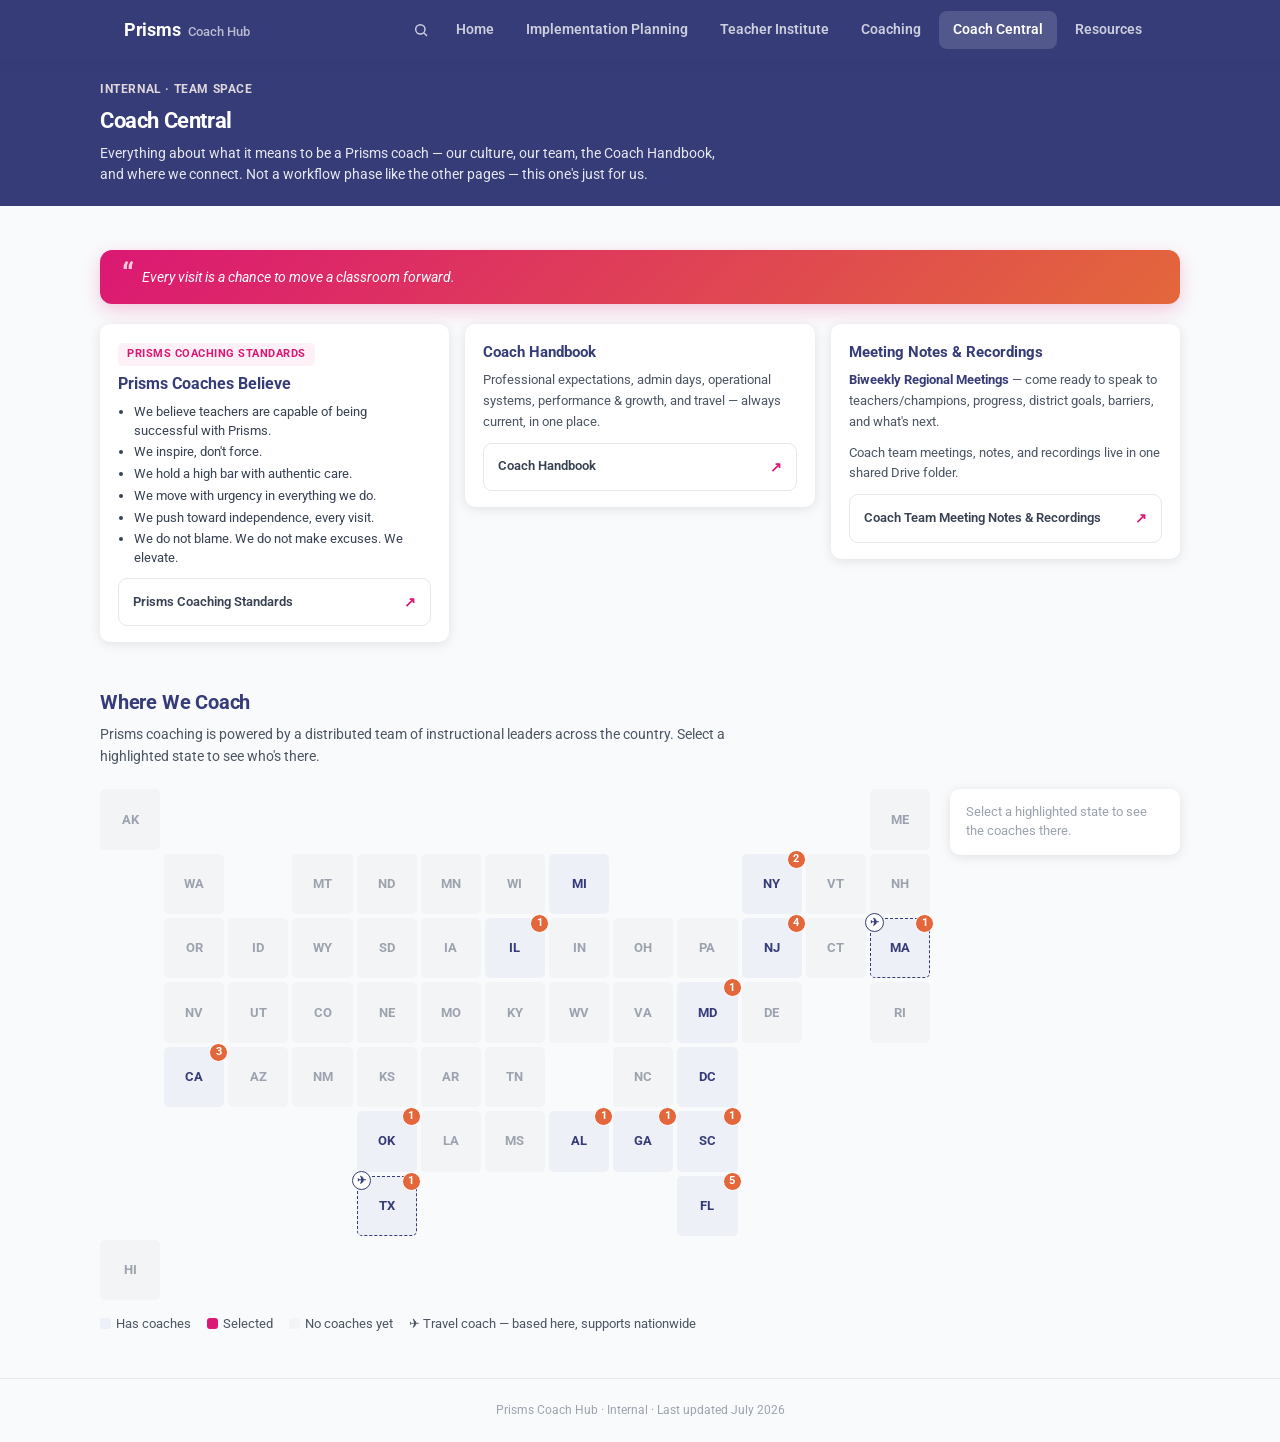
==== commit 8d0d2dcf: "Enlarge the Coach Central map and shrink the hint panel Map column grows (side panel 300px to 230px," ====
--- a/coach-hq.html
+++ b/coach-hq.html
@@ -5,7 +5,7 @@
   <meta name="viewport" content="width=device-width, initial-scale=1.0" />
   <title>Prisms Coach Hub · Coach Central</title>
   <link href="https://fonts.googleapis.com/css2?family=Roboto:wght@400;500;700&display=swap" rel="stylesheet" />
-  <link rel="stylesheet" href="assets/styles.css?v=52" />
+  <link rel="stylesheet" href="assets/styles.css?v=54" />
 </head>
 <body>
 
--- a/assets/styles.css
+++ b/assets/styles.css
@@ -435,7 +435,7 @@
 
 /* ─── State grid map ───────────────────────────────────── */
 .map-wrap { display: grid; grid-template-columns: 1fr; gap: 20px; }
-@media (min-width: 900px) { .map-wrap { grid-template-columns: 1fr 300px; } }
+@media (min-width: 900px) { .map-wrap { grid-template-columns: 1fr 230px; } }
 .state-grid {
   display: grid;
   grid-template-columns: repeat(13, 1fr);
@@ -446,7 +446,7 @@
 .state-tile {
   display: flex; align-items: center; justify-content: center;
   background: var(--gray-100); color: var(--gray-400);
-  border-radius: 4px; font-size: 10px; font-weight: 700;
+  border-radius: 5px; font-size: 12.5px; font-weight: 700;
   cursor: default; position: relative; border: 1.5px solid transparent;
   transition: background 0.12s, border-color 0.12s, transform 0.1s;
 }
@@ -455,25 +455,25 @@
 .state-tile.has-coaches.selected { background: var(--pink); color: white; border-color: var(--pink-dark); transform: scale(1.08); z-index: 2; }
 .state-tile-count {
   position: absolute; top: -5px; right: -5px;
-  background: var(--coral); color: white; font-size: 9px; font-weight: 700;
-  width: 15px; height: 15px; border-radius: 50%; display: flex; align-items: center; justify-content: center;
+  background: var(--coral); color: white; font-size: 10.5px; font-weight: 700;
+  width: 19px; height: 19px; border-radius: 50%; display: flex; align-items: center; justify-content: center;
   border: 1.5px solid white;
 }
 .state-tile.travel-tile { border-style: dashed; border-color: var(--navy); }
 .state-tile-travel {
   position: absolute; top: -6px; left: -6px;
-  background: white; font-size: 9px;
-  width: 15px; height: 15px; border-radius: 50%; display: flex; align-items: center; justify-content: center;
+  background: white; font-size: 11px;
+  width: 19px; height: 19px; border-radius: 50%; display: flex; align-items: center; justify-content: center;
   border: 1.5px solid var(--navy); line-height: 1;
 }
-.map-legend { display: flex; gap: 16px; flex-wrap: wrap; margin-top: 12px; font-size: 11.5px; color: var(--gray-600); }
+.map-legend { display: flex; gap: 16px; flex-wrap: wrap; margin-top: 14px; font-size: 12.5px; color: var(--gray-600); }
 .map-legend-swatch { display: inline-block; width: 11px; height: 11px; border-radius: 3px; margin-right: 5px; vertical-align: -1px; }
 
 .map-detail {
   background: white; border-radius: var(--radius); box-shadow: var(--shadow);
-  padding: 20px; align-self: start; position: sticky; top: calc(var(--header-h) + 16px);
-}
-.map-detail-empty { color: var(--gray-400); font-size: 13px; line-height: 1.6; }
+  padding: 14px 16px; align-self: start; position: sticky; top: calc(var(--header-h) + 16px);
+}
+.map-detail-empty { color: var(--gray-400); font-size: 12.5px; line-height: 1.5; }
 .map-detail-state { font-size: 16px; font-weight: 700; color: var(--navy); margin-bottom: 2px; }
 .map-detail-region { font-size: 11.5px; color: var(--gray-400); margin-bottom: 12px; }
 .map-detail-coach { display: flex; align-items: center; gap: 8px; padding: 7px 0; border-top: 1px solid var(--gray-100); font-size: 13px; color: var(--gray-700); }
@@ -519,6 +519,9 @@
   .identity-grid { grid-template-columns: 1fr; }
   .action-grid { grid-template-columns: 1fr; }
   .approach-split .action-grid { grid-template-columns: 1fr; }
+  .state-tile { font-size: 10px; border-radius: 4px; }
+  .state-tile-count { width: 15px; height: 15px; font-size: 9px; }
+  .state-tile-travel { width: 15px; height: 15px; font-size: 9px; }
   .element-grid { grid-template-columns: 1fr; }
   .tool-card.tool-compact { width: 100%; flex: 1 1 100%; }
   .tool-card.tool-compact .tool-card-title { white-space: normal; }
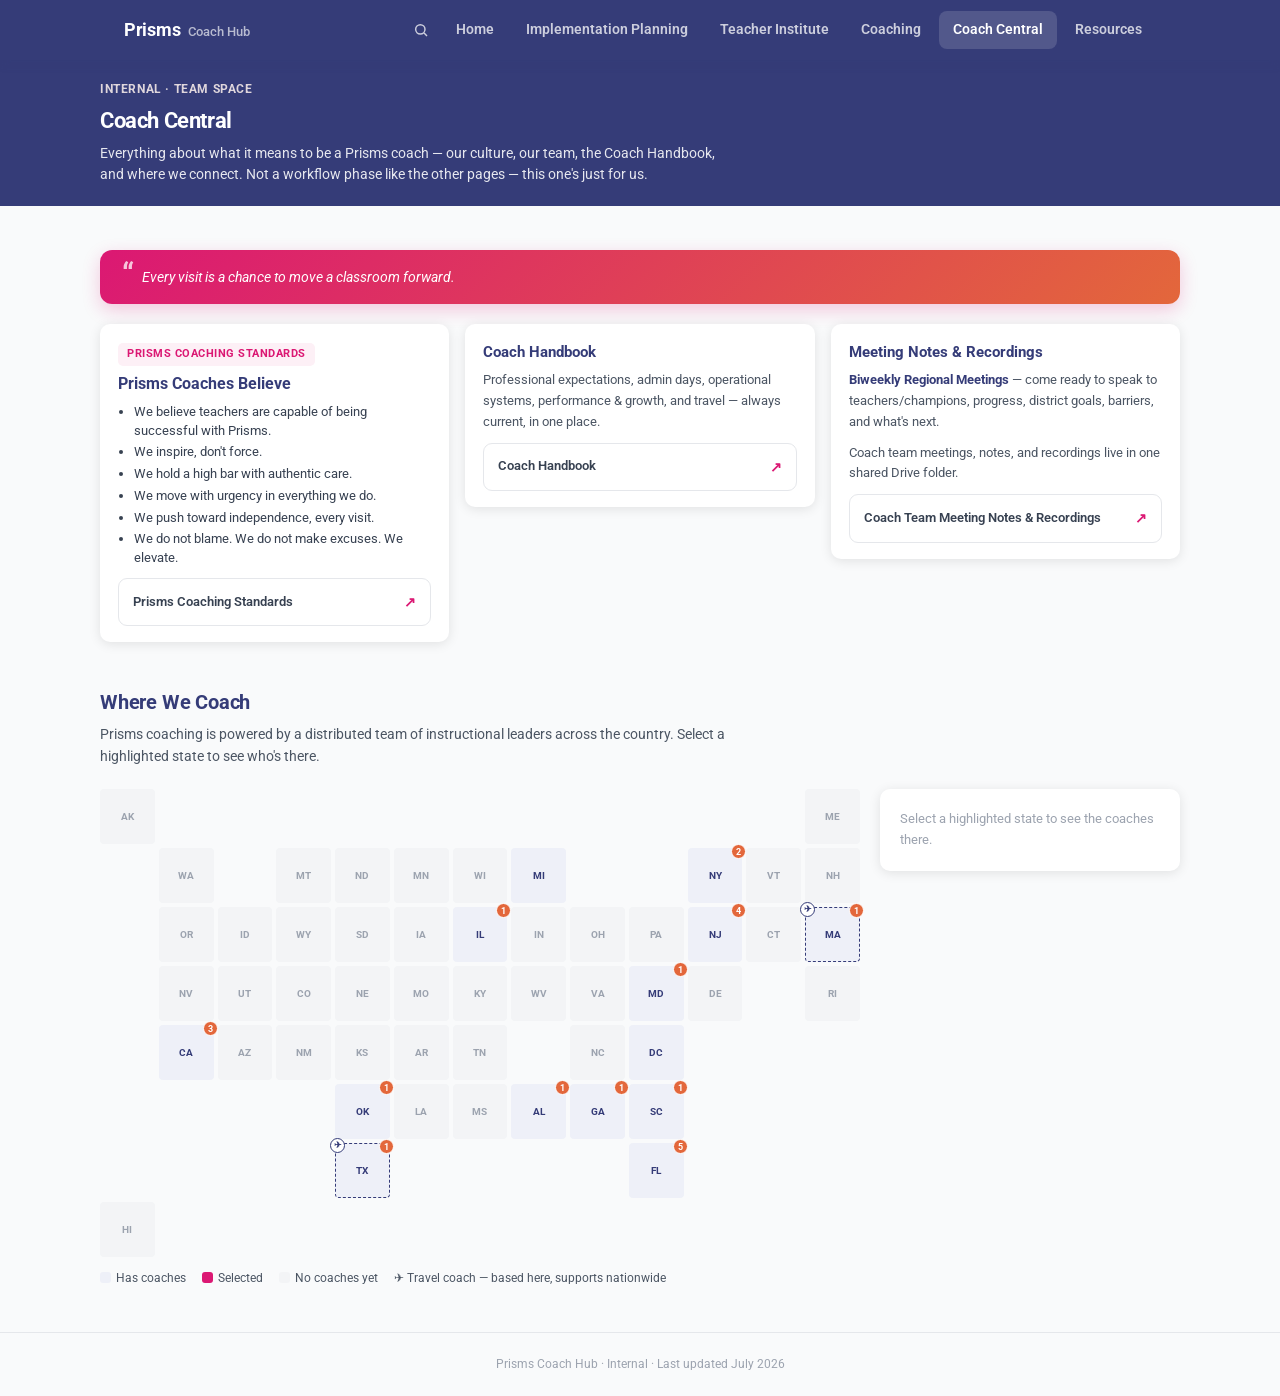
==== commit 4ffde4ca: "Revert map enlargement and hint-panel resize Back to the original Coach Central map sizing.  Co-Auth" ====
--- a/coach-hq.html
+++ b/coach-hq.html
@@ -5,7 +5,7 @@
   <meta name="viewport" content="width=device-width, initial-scale=1.0" />
   <title>Prisms Coach Hub · Coach Central</title>
   <link href="https://fonts.googleapis.com/css2?family=Roboto:wght@400;500;700&display=swap" rel="stylesheet" />
-  <link rel="stylesheet" href="assets/styles.css?v=54" />
+  <link rel="stylesheet" href="assets/styles.css?v=52" />
 </head>
 <body>
 
--- a/assets/styles.css
+++ b/assets/styles.css
@@ -435,7 +435,7 @@
 
 /* ─── State grid map ───────────────────────────────────── */
 .map-wrap { display: grid; grid-template-columns: 1fr; gap: 20px; }
-@media (min-width: 900px) { .map-wrap { grid-template-columns: 1fr 230px; } }
+@media (min-width: 900px) { .map-wrap { grid-template-columns: 1fr 300px; } }
 .state-grid {
   display: grid;
   grid-template-columns: repeat(13, 1fr);
@@ -446,7 +446,7 @@
 .state-tile {
   display: flex; align-items: center; justify-content: center;
   background: var(--gray-100); color: var(--gray-400);
-  border-radius: 5px; font-size: 12.5px; font-weight: 700;
+  border-radius: 4px; font-size: 10px; font-weight: 700;
   cursor: default; position: relative; border: 1.5px solid transparent;
   transition: background 0.12s, border-color 0.12s, transform 0.1s;
 }
@@ -455,25 +455,25 @@
 .state-tile.has-coaches.selected { background: var(--pink); color: white; border-color: var(--pink-dark); transform: scale(1.08); z-index: 2; }
 .state-tile-count {
   position: absolute; top: -5px; right: -5px;
-  background: var(--coral); color: white; font-size: 10.5px; font-weight: 700;
-  width: 19px; height: 19px; border-radius: 50%; display: flex; align-items: center; justify-content: center;
+  background: var(--coral); color: white; font-size: 9px; font-weight: 700;
+  width: 15px; height: 15px; border-radius: 50%; display: flex; align-items: center; justify-content: center;
   border: 1.5px solid white;
 }
 .state-tile.travel-tile { border-style: dashed; border-color: var(--navy); }
 .state-tile-travel {
   position: absolute; top: -6px; left: -6px;
-  background: white; font-size: 11px;
-  width: 19px; height: 19px; border-radius: 50%; display: flex; align-items: center; justify-content: center;
+  background: white; font-size: 9px;
+  width: 15px; height: 15px; border-radius: 50%; display: flex; align-items: center; justify-content: center;
   border: 1.5px solid var(--navy); line-height: 1;
 }
-.map-legend { display: flex; gap: 16px; flex-wrap: wrap; margin-top: 14px; font-size: 12.5px; color: var(--gray-600); }
+.map-legend { display: flex; gap: 16px; flex-wrap: wrap; margin-top: 12px; font-size: 11.5px; color: var(--gray-600); }
 .map-legend-swatch { display: inline-block; width: 11px; height: 11px; border-radius: 3px; margin-right: 5px; vertical-align: -1px; }
 
 .map-detail {
   background: white; border-radius: var(--radius); box-shadow: var(--shadow);
-  padding: 14px 16px; align-self: start; position: sticky; top: calc(var(--header-h) + 16px);
-}
-.map-detail-empty { color: var(--gray-400); font-size: 12.5px; line-height: 1.5; }
+  padding: 20px; align-self: start; position: sticky; top: calc(var(--header-h) + 16px);
+}
+.map-detail-empty { color: var(--gray-400); font-size: 13px; line-height: 1.6; }
 .map-detail-state { font-size: 16px; font-weight: 700; color: var(--navy); margin-bottom: 2px; }
 .map-detail-region { font-size: 11.5px; color: var(--gray-400); margin-bottom: 12px; }
 .map-detail-coach { display: flex; align-items: center; gap: 8px; padding: 7px 0; border-top: 1px solid var(--gray-100); font-size: 13px; color: var(--gray-700); }
@@ -519,9 +519,6 @@
   .identity-grid { grid-template-columns: 1fr; }
   .action-grid { grid-template-columns: 1fr; }
   .approach-split .action-grid { grid-template-columns: 1fr; }
-  .state-tile { font-size: 10px; border-radius: 4px; }
-  .state-tile-count { width: 15px; height: 15px; font-size: 9px; }
-  .state-tile-travel { width: 15px; height: 15px; font-size: 9px; }
   .element-grid { grid-template-columns: 1fr; }
   .tool-card.tool-compact { width: 100%; flex: 1 1 100%; }
   .tool-card.tool-compact .tool-card-title { white-space: normal; }
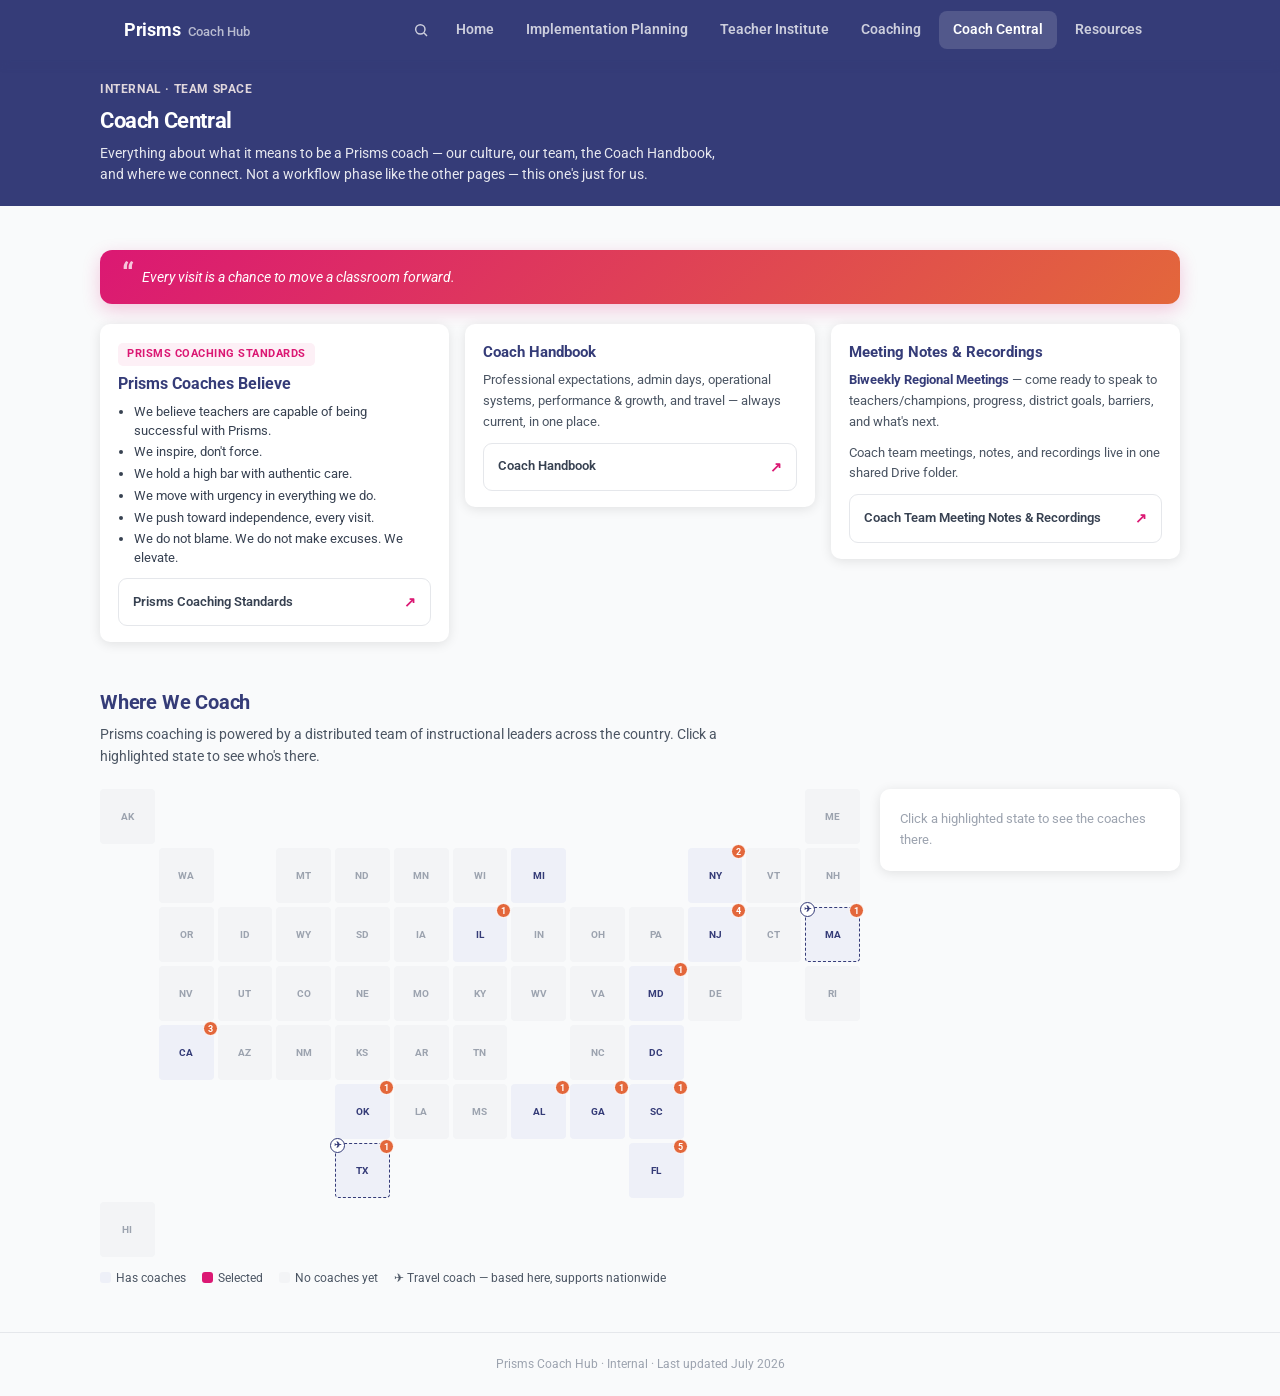
==== commit 5cf90179: "Revert Click-to-Select wording on the Coach Central map Co-Authored-By: Claude Sonnet 5.5 <noreply@a" ====
--- a/coach-hq.html
+++ b/coach-hq.html
@@ -89,7 +89,7 @@
   <section class="section" id="team-map" style="padding-top: 0;">
     <div class="section-inner">
       <div class="section-title">Where We Coach</div>
-      <div class="section-desc">Prisms coaching is powered by a distributed team of instructional leaders across the country. Select a highlighted state to see who's there.</div>
+      <div class="section-desc">Prisms coaching is powered by a distributed team of instructional leaders across the country. Click a highlighted state to see who's there.</div>
 
       <div class="map-wrap">
         <div>
@@ -102,7 +102,7 @@
           </div>
         </div>
         <div class="map-detail" id="map-detail">
-          <div class="map-detail-empty">Select a highlighted state to see the coaches there.</div>
+          <div class="map-detail-empty">Click a highlighted state to see the coaches there.</div>
         </div>
       </div>
     </div>
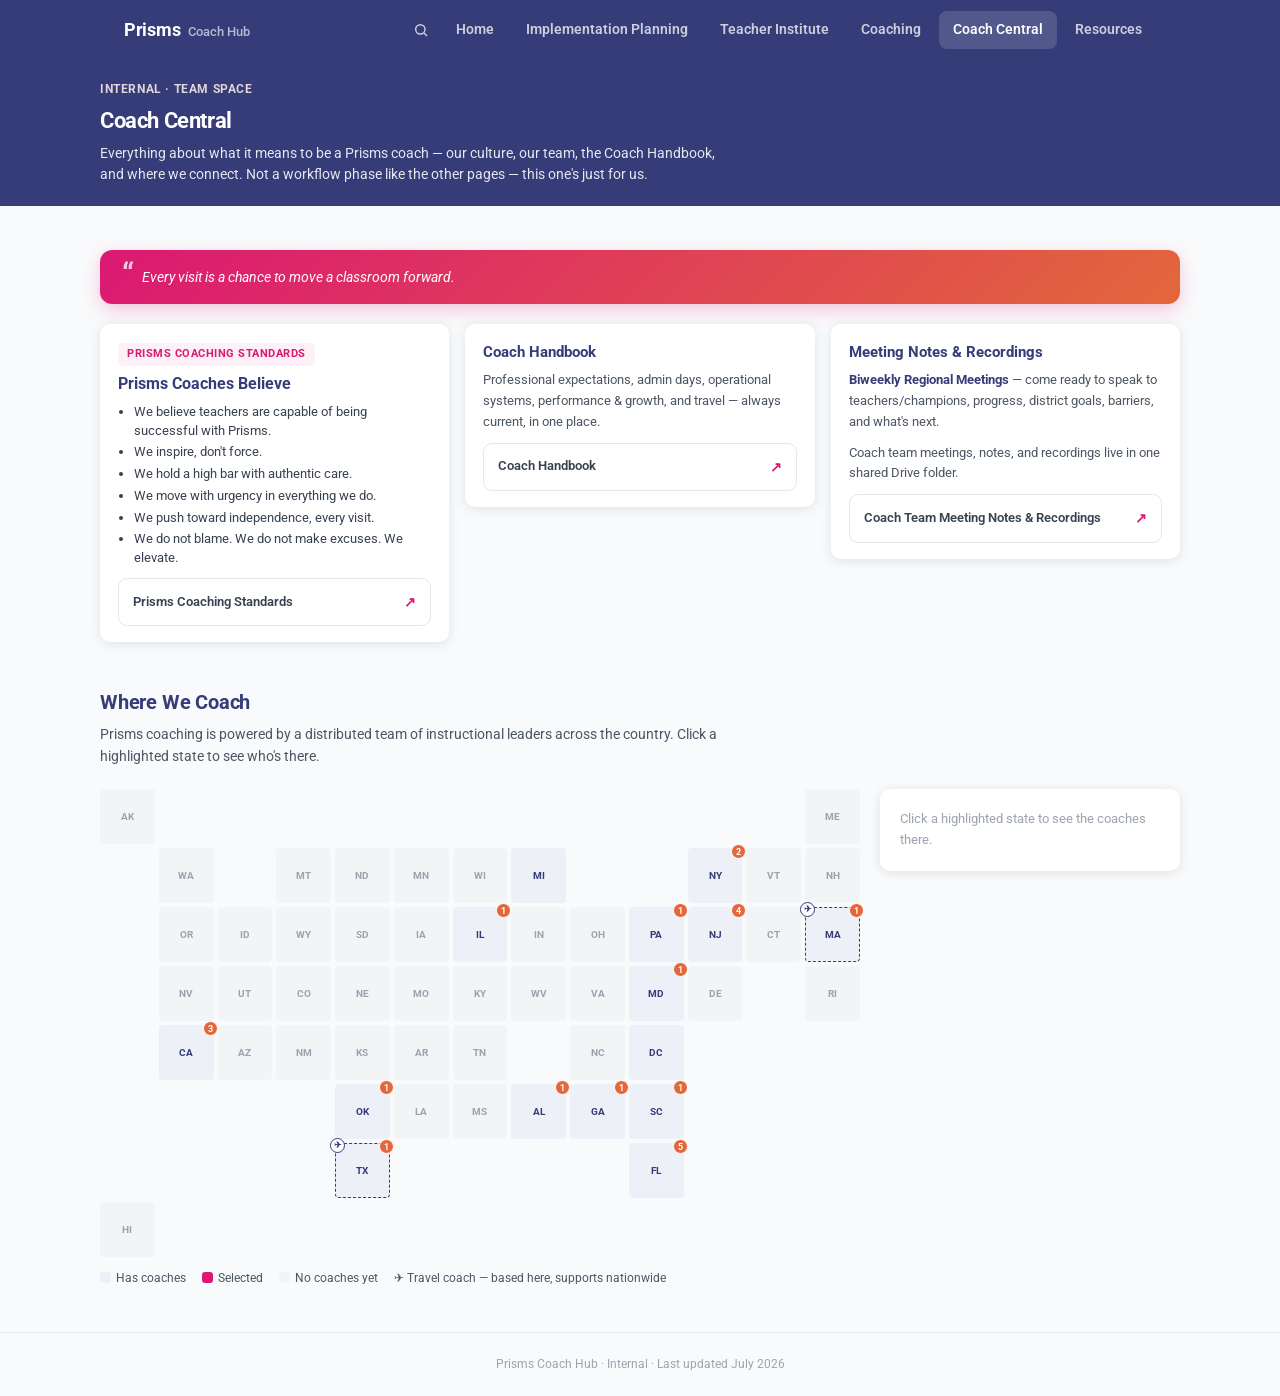
==== commit d45143c0: "Add Katie Harvey as a Pennsylvania contract coach Co-Authored-By: Claude Sonnet 5.5 <noreply@anthrop" ====
--- a/coach-hq.html
+++ b/coach-hq.html
@@ -118,7 +118,7 @@
 
   <footer class="site-footer">Prisms Coach Hub · Internal · Last updated July 2026</footer>
 
-  <script src="assets/coach-map-data.js?v=13"></script>
+  <script src="assets/coach-map-data.js?v=14"></script>
   <script>
     // Rotates daily (same quote all day, changes tomorrow) rather than on every reload.
     var QUOTES = [
